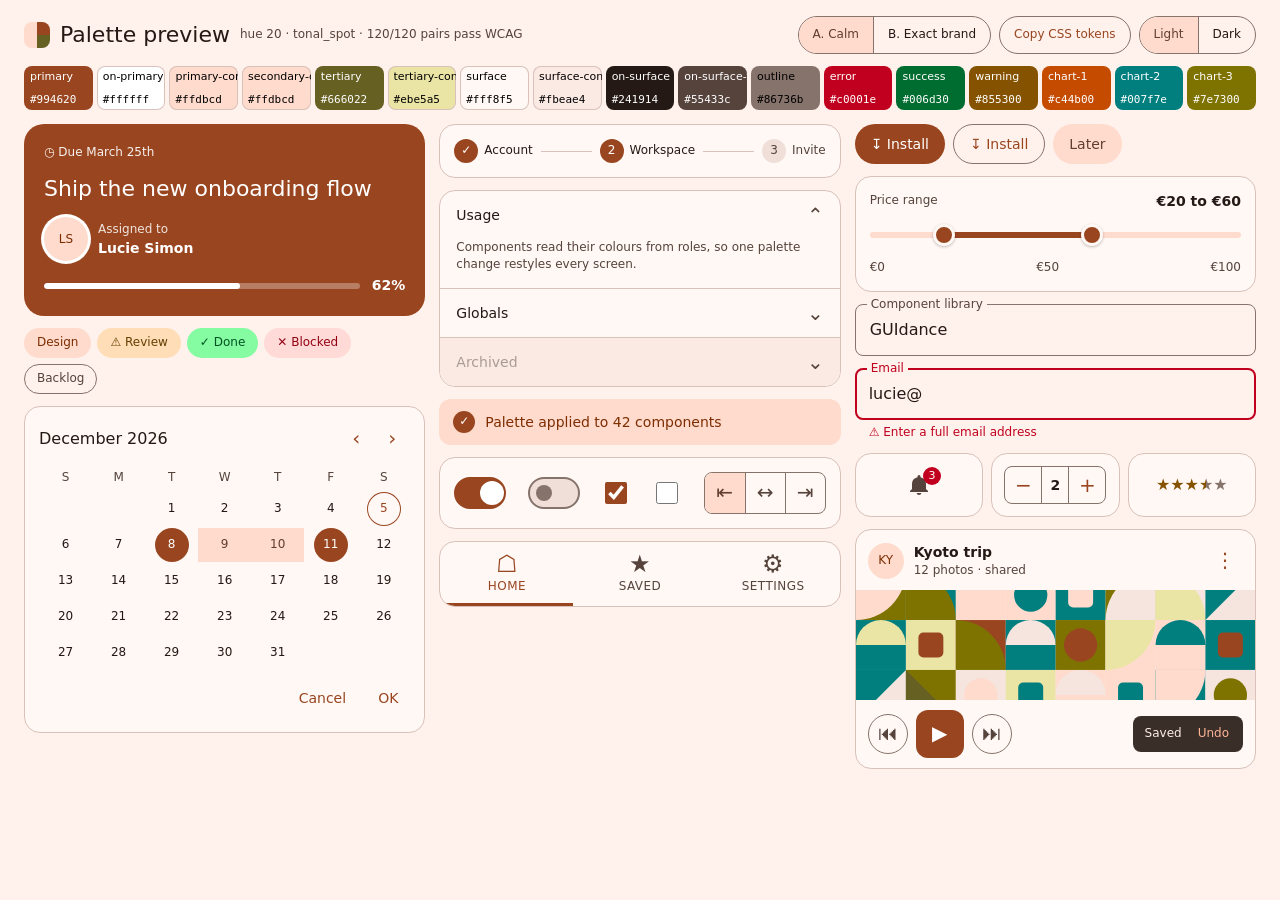
==== skills/guidance/assets/preview.html @ 5537fa66 "Add GUIdance: evidence-cited UI design skill for Claude - Skill with 6 commands: setup, build, audit" ====
<!doctype html>
<html lang="en">
<head>
<meta charset="utf-8">
<meta name="viewport" content="width=device-width,initial-scale=1">
<title>Palette preview</title>
<style>
*{box-sizing:border-box;margin:0}
html,body{background:var(--surface-container-low)}
body{font:14px/1.45 system-ui,-apple-system,"Segoe UI",Roboto,sans-serif;color:var(--on-surface);padding:16px 24px 24px;transition:background .2s,color .2s}
button{font:inherit;cursor:pointer;color:inherit}
:focus-visible{outline:2px solid var(--primary);outline-offset:2px}
.bar{display:flex;justify-content:space-between;align-items:center;gap:12px;flex-wrap:wrap}
.title{display:flex;align-items:center;gap:10px;flex-wrap:wrap}
.title h1{font-size:22px;line-height:28px;font-weight:500}
.sub{font-size:12px;color:var(--on-surface-variant)}
.logo{width:26px;height:26px;border-radius:8px;background:conic-gradient(var(--primary) 0 25%,var(--tertiary) 0 50%,var(--primary-container) 0 75%,var(--secondary-container) 0)}
.ctrls{display:flex;gap:8px;flex-wrap:wrap}
.seg{display:inline-flex;border:1px solid var(--outline);border-radius:999px;overflow:hidden}
.seg button{border:0;background:transparent;padding:0 14px;min-height:36px;font-weight:500;font-size:12px}
.seg button+button{border-left:1px solid var(--outline)}
.seg button[aria-pressed=true]{background:var(--secondary-container);color:var(--on-secondary-container)}
.strip{display:grid;grid-template-columns:repeat(17,1fr);gap:4px;margin:12px 0 14px}
.sw{border:0;border-radius:8px;min-height:44px;padding:4px 6px;text-align:left;display:flex;flex-direction:column;justify-content:space-between;overflow:hidden}
.sw .n{font-size:11px;font-weight:500;line-height:1.2;white-space:nowrap;overflow:hidden;text-overflow:ellipsis}
.sw .h{font:11px ui-monospace,Menlo,monospace}
.sw.edge{box-shadow:inset 0 0 0 1px var(--outline-variant)}
.bento{display:grid;grid-template-columns:1fr 1fr 1fr;gap:14px;align-items:start}
.col{display:flex;flex-direction:column;gap:12px;min-width:0}
.card{background:var(--surface);border:1px solid var(--outline-variant);border-radius:16px;padding:14px;min-width:0}
.row{display:flex;gap:8px;align-items:center}.between{justify-content:space-between}.end{justify-content:flex-end}.grow{flex:1}
.lbl{font-size:12px;font-weight:500;color:var(--on-surface-variant)}
.av{width:36px;height:36px;border-radius:50%;display:grid;place-items:center;font-weight:500;font-size:12px;background:var(--primary-container);color:var(--on-primary-container);flex:none}
.icon{width:36px;height:36px;border-radius:50%;border:0;background:transparent;color:var(--primary);font-size:20px;display:inline-grid;place-items:center}
.icon.o{border:1px solid var(--outline);color:var(--on-surface-variant);font-size:20px;width:40px;height:40px}
/* hero */
.hero{background:var(--primary);color:var(--on-primary);border-radius:20px;padding:20px;display:flex;flex-direction:column;gap:14px}
.date{font-size:12px;font-weight:500;opacity:.92}
.hero h2{font-size:22px;line-height:28px;font-weight:500}
.who{display:flex;gap:10px;align-items:center}.who small{display:block;font-size:12px;opacity:.85}
.av.big{width:44px;height:44px;background:var(--primary-container);color:var(--on-primary-container);box-shadow:0 0 0 3px var(--on-primary)}
.prog{display:flex;align-items:center;gap:12px}
.prog .track{flex:1;height:6px;border-radius:999px;background:color-mix(in srgb,var(--on-primary) 30%,transparent);overflow:hidden}
.prog .track span{display:block;height:100%;background:var(--on-primary);border-radius:999px}
/* chips */
.chips{display:flex;flex-wrap:wrap;gap:6px}
.chip{display:inline-flex;align-items:center;gap:4px;border-radius:999px;padding:0 12px;min-height:30px;font-size:12px;font-weight:500;border:1px solid transparent}
.c-primary{background:var(--primary-container);color:var(--on-primary-container)}
.c-warn{background:var(--warning-container);color:var(--on-warning-container)}
.c-ok{background:var(--success-container);color:var(--on-success-container)}
.c-bad{background:var(--error-container);color:var(--on-error-container)}
.c-plain{border-color:var(--outline);color:var(--on-surface-variant)}
/* calendar */
.cal{display:flex;flex-direction:column;gap:8px}
.calhead{display:flex;justify-content:space-between;align-items:center}.calhead b{font-size:16px;font-weight:500}
.grid7{display:grid;grid-template-columns:repeat(7,1fr);text-align:center;gap:2px 0}
.grid7 .dh{font-size:12px;color:var(--on-surface-variant);font-weight:500;padding:4px 0}
.grid7 .d{border:0;background:transparent;width:34px;height:34px;border-radius:50%;justify-self:center;font-size:12px}
.grid7 .d.today{box-shadow:inset 0 0 0 1px var(--primary);color:var(--primary);font-weight:500}
.grid7 .d.sel{background:var(--primary);color:var(--on-primary);font-weight:500}
.grid7 .d.inr{background:var(--secondary-container);color:var(--on-secondary-container);border-radius:0;width:100%}
/* buttons */
.btn{border:0;border-radius:999px;padding:0 16px;min-height:40px;font-weight:500;white-space:nowrap}
.btn.filled{background:var(--primary);color:var(--on-primary)}
.btn.outlined{background:transparent;border:1px solid var(--outline);color:var(--primary)}
.btn.tonal{background:var(--secondary-container);color:var(--on-secondary-container)}
.btn.text{background:transparent;color:var(--primary);padding:0 12px}
.btn.inv{color:var(--inverse-primary);min-height:32px}
/* stepper */
.stepper{display:flex;align-items:center;gap:8px;font-size:12px;font-weight:500}
.st{display:flex;align-items:center;gap:6px;white-space:nowrap;color:var(--on-surface-variant)}
.st i{font-style:normal;width:24px;height:24px;border-radius:50%;display:grid;place-items:center;font-size:12px;background:var(--surface-container-highest);color:var(--on-surface-variant)}
.st.done,.st.on{color:var(--on-surface)}.st.done i,.st.on i{background:var(--primary);color:var(--on-primary)}
.ln{flex:1;height:1px;background:var(--outline-variant);min-width:12px}
/* accordion */
.acc{padding:0;overflow:hidden}
.ai+.ai{border-top:1px solid var(--outline-variant)}
.ah{width:100%;border:0;background:transparent;display:flex;justify-content:space-between;align-items:center;padding:0 16px;min-height:48px;font-weight:500;text-align:left}
.ah span{color:var(--on-surface-variant);font-size:20px;line-height:1}
.ai p{padding:0 16px 14px;color:var(--on-surface-variant);font-size:12px}
.ai.dis{background:var(--surface-container)}.ai.dis .ah{color:color-mix(in srgb,var(--on-surface) 38%,transparent);cursor:not-allowed}
/* alert */
.alert{background:var(--primary-container);color:var(--on-primary-container);border-radius:12px;padding:12px 14px;font-weight:500;display:flex;gap:10px;align-items:center}
.alert b{width:22px;height:22px;border-radius:50%;background:var(--primary);color:var(--on-primary);display:grid;place-items:center;font-size:12px}
/* toggles */
.toggles{display:flex;align-items:center;justify-content:space-between;gap:8px;flex-wrap:wrap}
.switch{display:inline-flex;cursor:pointer}
.switch input{position:absolute;opacity:0;width:1px;height:1px}
.switch .track{width:52px;height:32px;border-radius:999px;border:2px solid var(--outline);background:var(--surface-container-highest);position:relative;transition:background .2s}
.thumb{position:absolute;top:50%;left:6px;width:16px;height:16px;border-radius:50%;background:var(--outline);transform:translateY(-50%);transition:left .2s cubic-bezier(.2,0,0,1),width .2s,height .2s}
.switch input:checked+.track{background:var(--primary);border-color:var(--primary)}
.switch input:checked+.track .thumb{left:24px;width:24px;height:24px;background:var(--on-primary)}
.switch input:focus-visible+.track{outline:2px solid var(--primary);outline-offset:2px}
.cb{width:22px;height:22px;accent-color:var(--primary);margin:0 4px}
.tgl{display:inline-flex;border:1px solid var(--outline);border-radius:8px;overflow:hidden}
.tgl button{border:0;background:transparent;width:40px;height:40px;color:var(--on-surface-variant);font-size:20px}
.tgl button+button{border-left:1px solid var(--outline)}
.tgl button[aria-pressed=true]{background:var(--secondary-container);color:var(--on-secondary-container)}
/* icon tabs */
.itabs{display:grid;grid-template-columns:repeat(3,1fr);padding:0;overflow:hidden}
.itabs button{border:0;background:transparent;display:flex;flex-direction:column;align-items:center;gap:2px;padding:10px 0 8px;min-height:60px;font-size:12px;font-weight:500;letter-spacing:.04em;text-transform:uppercase;color:var(--on-surface-variant);border-bottom:3px solid transparent}
.itabs button span{font-size:24px;line-height:1}
.itabs button[aria-selected=true]{color:var(--primary);border-bottom-color:var(--primary)}
/* range */
.range{display:flex;flex-direction:column;gap:12px}
.rs{position:relative;height:24px}
.rs .rail,.rs .fill{position:absolute;top:50%;height:6px;transform:translateY(-50%);border-radius:999px}
.rs .rail{left:0;right:0;background:var(--secondary-container)}
.rs .fill{background:var(--primary)}
.knob{position:absolute;top:50%;width:22px;height:22px;border-radius:50%;background:var(--primary);border:3px solid var(--surface);transform:translate(-50%,-50%);box-shadow:0 1px 3px rgba(0,0,0,.25)}
.ticks{font-size:12px;color:var(--on-surface-variant)}
/* outlined fields */
.ofld{position:relative;display:flex;flex-direction:column;gap:4px}
.ofld span{position:absolute;top:-8px;left:12px;padding:0 4px;background:var(--surface-container-low);font-size:12px;font-weight:500;color:var(--on-surface-variant)}
.ofld input{font:inherit;font-size:16px;color:var(--on-surface);background:transparent;border:1px solid var(--outline);border-radius:8px;padding:0 14px;min-height:52px}
.ofld input:focus{outline:none;border:2px solid var(--primary);padding:0 12px}
.ofld:focus-within span{color:var(--primary)}
.ofld.err input{border:2px solid var(--error);padding:0 12px}.ofld.err span{color:var(--error)}
.ofld.err input:focus{border-width:3px;padding:0 11px}
.ofld small{color:var(--error);font-size:12px;font-weight:500;padding-left:14px}
/* minis */
.three{display:grid;grid-template-columns:repeat(3,1fr);gap:8px}
.mini{display:grid;place-items:center;min-height:64px;padding:8px}
.bell{position:relative;display:inline-grid;color:var(--on-surface-variant)}
.bell i{position:absolute;top:-6px;right:-10px;font-style:normal;min-width:18px;height:18px;padding:0 4px;border-radius:999px;background:var(--error);color:var(--on-error);font-size:11px;font-weight:500;display:grid;place-items:center}
.step{display:inline-flex;align-items:center;border:1px solid var(--outline);border-radius:8px;overflow:hidden}
.step button{border:0;background:transparent;width:36px;height:36px;color:var(--primary);font-size:20px}
.step b{min-width:28px;text-align:center;border-left:1px solid var(--outline);border-right:1px solid var(--outline);line-height:36px}
.stars{color:var(--warning);font-size:16px;letter-spacing:0;white-space:nowrap}
.stars .half{background:linear-gradient(90deg,var(--warning) 50%,var(--outline) 50%);-webkit-background-clip:text;background-clip:text;color:transparent}
.stars .off{color:var(--outline)}
/* media */
.media{padding:0;overflow:hidden}
.mh{display:flex;align-items:center;gap:10px;padding:12px 12px 10px}
.mh div{flex:1;display:flex;flex-direction:column}.mh small{font-size:12px;color:var(--on-surface-variant)}
.art{display:block;width:100%;height:110px;background:var(--surface-container)}
.ctrl{padding:10px 12px}
.play{width:48px;height:48px;border-radius:12px;border:0;background:var(--primary);color:var(--on-primary);font-size:20px}
.snack{background:var(--inverse-surface);color:var(--inverse-on-surface);border-radius:8px;padding:2px 2px 2px 12px;font-size:12px;display:flex;align-items:center;gap:4px}
.snack :focus-visible{outline-color:var(--inverse-primary)}
@media (max-width:1100px){.bento{grid-template-columns:1fr 1fr}.strip{grid-template-columns:repeat(9,1fr)}}
@media (max-width:720px){.bento{grid-template-columns:1fr}.strip{grid-template-columns:repeat(5,1fr)}}
@media (max-width:360px){.three{grid-template-columns:1fr 1fr}.three>:last-child{grid-column:span 2}.stepper{gap:4px}.stepper .ln{display:none}.stepper{justify-content:space-between}}
@media (prefers-reduced-motion:reduce){*{transition:none!important}}
.fails{margin-top:10px;background:var(--error-container);color:var(--on-error-container);border-radius:8px;padding:10px 12px;font-weight:500}
.copybtn{border:1px solid var(--outline);background:transparent;border-radius:999px;padding:0 14px;min-height:36px;font-weight:500;font-size:12px;color:var(--primary)}
</style>
</head>
<body>
<script id="guidance-config">
/* GUIdance palette preview. Edit ONLY this block.
   row:     HSL hue of the brand colour rounded to a multiple of 5 (0..355), or "grey".
   variant: "tonal_spot" | "neutral" | "vibrant" | "expressive" | "fidelity"
   brand:   with "fidelity", the exact brand hex to keep.
   The page computes every colour itself (same values as references/palettes/*.md)
   and checks 120 role pairs against WCAG. No network, nothing to install. */
const CONFIG = {
  title: "Palette preview",
  palettes: [
    { name: "Calm", row: 20, variant: "tonal_spot" },
    { name: "Exact brand", row: 20, variant: "fidelity", brand: "#e8590c" }
  ]
};
</script>

<header class="bar">
  <div class="title"><span class="logo" aria-hidden="true"></span><h1><span id="ttl"></span></h1><span class="sub" id="meta"></span></div>
  <div class="ctrls">
    <div class="seg" role="group" aria-label="Palette" id="pals"></div>
    <button type="button" class="copybtn" id="copy">Copy CSS tokens</button>
    <div class="seg" role="group" aria-label="Theme">
      <button type="button" data-theme-btn="light" aria-pressed="true">Light</button>
      <button type="button" data-theme-btn="dark" aria-pressed="false">Dark</button>
    </div>
  </div>
</header>
<div class="fails" id="fails" role="alert" hidden></div>
<div class="strip" id="swatches" aria-label="Colour roles"></div>

<main class="bento">
  <!-- column 1 -->
  <div class="col">
    <section class="hero" aria-label="Task card">
      <span class="date">&#9719; Due March 25th</span>
      <h2>Ship the new onboarding flow</h2>
      <div class="who"><span class="av big">LS</span><div><small>Assigned to</small><b>Lucie Simon</b></div></div>
      <div class="prog"><span class="track"><span style="width:62%"></span></span><b>62%</b></div>
    </section>
    <div class="chips">
      <span class="chip c-primary">Design</span><span class="chip c-warn">&#9888; Review</span><span class="chip c-ok">&#10003; Done</span><span class="chip c-bad">&#10005; Blocked</span><span class="chip c-plain">Backlog</span>
    </div>
    <section class="card cal" aria-label="Date picker">
      <div class="calhead"><b id="calmonth">Month</b><span><button class="icon" aria-label="Previous month">&#8249;</button><button class="icon" aria-label="Next month">&#8250;</button></span></div>
      <div class="grid7" id="calgrid"></div>
      <div class="row end"><button class="btn text">Cancel</button><button class="btn text">OK</button></div>
    </section>
  </div>

  <!-- column 2 -->
  <div class="col">
    <section class="card stepper" aria-label="Stepper">
      <span class="st done"><i>&#10003;</i>Account</span><span class="ln"></span>
      <span class="st on"><i>2</i>Workspace</span><span class="ln"></span>
      <span class="st"><i>3</i>Invite</span>
    </section>
    <section class="card acc" aria-label="Accordion">
      <div class="ai open"><button class="ah" aria-expanded="true">Usage <span>&#8963;</span></button><p>Components read their colours from roles, so one palette change restyles every screen.</p></div>
      <div class="ai"><button class="ah" aria-expanded="false">Globals <span>&#8964;</span></button></div>
      <div class="ai dis"><button class="ah" disabled>Archived <span>&#8964;</span></button></div>
    </section>
    <div class="alert"><b>&#10003;</b> Palette applied to 42 components</div>
    <section class="card toggles" aria-label="Toggles">
      <label class="switch"><input type="checkbox" checked role="switch" aria-label="On"><span class="track"><span class="thumb"></span></span></label>
      <label class="switch"><input type="checkbox" role="switch" aria-label="Off"><span class="track"><span class="thumb"></span></span></label>
      <input type="checkbox" class="cb" checked aria-label="Checked">
      <input type="checkbox" class="cb" aria-label="Unchecked">
      <span class="tgl" role="group" aria-label="Align"><button aria-pressed="true" aria-label="Left">&#8676;</button><button aria-pressed="false" aria-label="Center">&#8596;</button><button aria-pressed="false" aria-label="Right">&#8677;</button></span>
    </section>
    <section class="card itabs" role="tablist" aria-label="Icon tabs">
      <button role="tab" aria-selected="true"><span>&#9750;</span>Home</button>
      <button role="tab" aria-selected="false"><span>&#9733;</span>Saved</button>
      <button role="tab" aria-selected="false"><span>&#9881;</span>Settings</button>
    </section>
  </div>

  <!-- column 3 -->
  <div class="col">
    <div class="row">
      <button class="btn filled">&#8615; Install</button><button class="btn outlined">&#8615; Install</button><button class="btn tonal">Later</button>
    </div>
    <section class="card range" aria-label="Range slider">
      <div class="row between"><span class="lbl">Price range</span><b id="rangeval">&euro;20 to &euro;60</b></div>
      <div class="rs"><span class="rail"></span><span class="fill" style="left:20%;right:40%"></span><span class="knob" style="left:20%"></span><span class="knob" style="left:60%"></span></div>
      <div class="row between ticks"><span>&euro;0</span><span>&euro;50</span><span>&euro;100</span></div>
    </section>
    <label class="ofld"><span>Component library</span><input value="GUIdance"></label>
    <label class="ofld err"><span>Email</span><input value="lucie@" aria-invalid="true"><small>&#9888; Enter a full email address</small></label>
    <div class="row three">
      <section class="card mini"><span class="bell" aria-label="3 notifications"><svg viewBox="0 0 24 24" width="24" height="24" aria-hidden="true"><path fill="currentColor" d="M12 22a2.5 2.5 0 0 0 2.45-2h-4.9A2.5 2.5 0 0 0 12 22Zm7-6V11a7 7 0 0 0-5.5-6.84V3.5a1.5 1.5 0 0 0-3 0v.66A7 7 0 0 0 5 11v5l-2 2v1h18v-1l-2-2Z"/></svg><i>3</i></span></section>
      <section class="card mini"><span class="step"><button aria-label="Decrease">&minus;</button><b>2</b><button aria-label="Increase">+</button></span></section>
      <section class="card mini"><span class="stars" aria-label="3.5 out of 5">&#9733;&#9733;&#9733;<span class="half">&#9733;</span><span class="off">&#9733;</span></span></section>
    </div>
    <section class="card media" aria-label="Media card">
      <div class="mh"><span class="av">KY</span><div><b>Kyoto trip</b><small>12 photos &middot; shared</small></div><button class="icon" aria-label="More">&#8942;</button></div>
      <svg class="art" id="pattern" viewBox="0 0 320 120" preserveAspectRatio="xMidYMid slice" aria-hidden="true"></svg>
      <div class="row ctrl"><button class="icon o" aria-label="Previous">&#9198;</button><button class="play" aria-label="Play">&#9654;</button><button class="icon o" aria-label="Next">&#9197;</button><span class="grow"></span><span class="snack">Saved <button class="btn text inv">Undo</button></span></div>
    </section>
  </div>
</main>

<script>
/* GUIdance palette engine (browser). Same algorithm as tools/palette.py and the
   precomputed tables: Material 3 role tones, tone = CIE L*, hue/chroma in OKLCH. */
const GD = (() => {
  const WHITE = [0.95047, 1.0, 1.08883];
  const toLin = c => (c <= 0.04045 ? c / 12.92 : ((c + 0.055) / 1.055) ** 2.4);
  const toSrgb = c => (c <= 0.0031308 ? 12.92 * c : 1.055 * c ** (1 / 2.4) - 0.055);
  const hexToRgb = h => { h = h.replace('#', ''); if (h.length === 3) h = [...h].map(c => c + c).join(''); return [0, 2, 4].map(i => parseInt(h.slice(i, i + 2), 16) / 255); };
  // Python's round() is round-half-even; match it so hex values agree with the tables.
  const pyRound = x => { const f = Math.floor(x), d = x - f; if (d > 0.5) return f + 1; if (d < 0.5) return f; return f % 2 === 0 ? f : f + 1; };
  const rgbToHex = rgb => '#' + rgb.map(c => Math.max(0, Math.min(255, pyRound(c * 255))).toString(16).padStart(2, '0')).join('');
  const f = t => (t > 216 / 24389 ? Math.cbrt(t) : (24389 / 27 * t + 16) / 116);
  const xyz = rgb => { const [r, g, b] = rgb.map(toLin); return [0.4124564 * r + 0.3575761 * g + 0.1804375 * b, 0.2126729 * r + 0.7151522 * g + 0.0721750 * b, 0.0193339 * r + 0.1191920 * g + 0.9503041 * b]; };
  const lstar = rgb => 116 * f(xyz(rgb)[1] / WHITE[1]) - 16;
  const cbrt = v => Math.sign(v) * Math.abs(v) ** (1 / 3);
  function linToOklab(r, g, b) {
    let l = 0.4122214708 * r + 0.5363325363 * g + 0.0514459929 * b, m = 0.2119034982 * r + 0.6806995451 * g + 0.1073969566 * b, s = 0.0883024619 * r + 0.2817188376 * g + 0.6299787005 * b;
    l = cbrt(l); m = cbrt(m); s = cbrt(s);
    return [0.2104542553 * l + 0.7936177850 * m - 0.0040720468 * s, 1.9779984951 * l - 2.4285922050 * m + 0.4505937099 * s, 0.0259040371 * l + 0.7827717662 * m - 0.8086757660 * s];
  }
  function oklabToLin(L, a, b) {
    const l = (L + 0.3963377774 * a + 0.2158037573 * b) ** 3, m = (L - 0.1055613458 * a - 0.0638541728 * b) ** 3, s = (L - 0.0894841775 * a - 1.2914855480 * b) ** 3;
    return [4.0767416621 * l - 3.3077115913 * m + 0.2309699292 * s, -1.2684380046 * l + 2.6097574011 * m - 0.3413193965 * s, -0.0041960863 * l - 0.7034186147 * m + 1.7076147010 * s];
  }
  const oklch = rgb => { const [L, a, b] = linToOklab(...rgb.map(toLin)); return [L, Math.hypot(a, b), ((Math.atan2(b, a) * 180 / Math.PI) % 360 + 360) % 360]; };
  const K = 0.0034;
  function okAtTone(okc, hue, tone) {
    const a = okc * Math.cos(hue * Math.PI / 180), b = okc * Math.sin(hue * Math.PI / 180);
    let lo = 0, hi = 1;
    for (let i = 0; i < 40; i++) {
      const mid = (lo + hi) / 2, [r, g, bl] = oklabToLin(mid, a, b);
      const y = 0.2126729 * r + 0.7151522 * g + 0.0721750 * bl;
      if (116 * f(Math.max(y, 0)) - 16 < tone) lo = mid; else hi = mid;
    }
    return [(lo + hi) / 2, a, b];
  }
  function toneColor(hue, chroma, tone) {
    if (tone <= 0) return '#000000';
    if (tone >= 100) return '#ffffff';
    const at = c => { const [L, a, b] = okAtTone(c, hue, tone); return oklabToLin(L, a, b); };
    const ok = c => at(c).every(v => v >= -1e-7 && v <= 1 + 1e-7);
    const target = chroma * K;
    let lo = 0, hi = target;
    if (ok(hi)) lo = hi; else for (let i = 0; i < 30; i++) { const mid = (lo + hi) / 2; if (ok(mid)) lo = mid; else hi = mid; }
    return rgbToHex(at(lo).map(v => toSrgb(Math.max(0, Math.min(1, v)))));
  }
  const lum = hex => { const [r, g, b] = hexToRgb(hex).map(toLin); return 0.2126 * r + 0.7152 * g + 0.0722 * b; };
  const contrast = (a, b) => { const x = lum(a), y = lum(b); return (Math.max(x, y) + 0.05) / (Math.min(x, y) + 0.05); };
  const rot = (h, br, rs) => { for (let i = 0; i < br.length - 1; i++) if (br[i] <= h && h < br[i + 1]) return (h + rs[i]) % 360; return h; };
  function palettesFor(hue, v) {
    let p;
    if (v === 'tonal_spot' || v === 'fidelity') p = { primary: [hue, 36], secondary: [hue, 16], tertiary: [(hue + 60) % 360, 24], neutral: [hue, 6], neutral_variant: [hue, 8] };
    else if (v === 'neutral') p = { primary: [hue, 12], secondary: [hue, 8], tertiary: [hue, 16], neutral: [hue, 2], neutral_variant: [hue, 2] };
    else if (v === 'vibrant') { const b = [0, 41, 61, 101, 131, 181, 251, 301, 360]; p = { primary: [hue, 200], secondary: [rot(hue, b, [18, 15, 10, 12, 15, 18, 15, 12, 12]), 24], tertiary: [rot(hue, b, [35, 30, 20, 25, 30, 35, 30, 25, 25]), 32], neutral: [hue, 10], neutral_variant: [hue, 12] }; }
    else if (v === 'expressive') { const b = [0, 21, 51, 121, 151, 191, 271, 321, 360]; p = { primary: [(hue + 240) % 360, 40], secondary: [rot(hue, b, [45, 95, 45, 20, 45, 90, 45, 45, 45]), 24], tertiary: [rot(hue, b, [120, 120, 20, 45, 20, 15, 20, 120, 120]), 32], neutral: [(hue + 15) % 360, 8], neutral_variant: [(hue + 15) % 360, 12] }; }
    else if (v === 'grey') p = { primary: [250, 0], secondary: [250, 0], tertiary: [250, 0], neutral: [250, 0], neutral_variant: [250, 0] };
    else throw new Error('unknown variant ' + v);
    p.error = [25, 84]; p.success = [150, 48]; p.warning = [70, 60];
    return p;
  }
  const ROLES = {
    'primary': ['primary', 40, 80], 'on-primary': ['primary', 100, 20], 'primary-container': ['primary', 90, 30], 'on-primary-container': ['primary', 30, 90],
    'secondary': ['secondary', 40, 80], 'on-secondary': ['secondary', 100, 20], 'secondary-container': ['secondary', 90, 30], 'on-secondary-container': ['secondary', 30, 90],
    'tertiary': ['tertiary', 40, 80], 'on-tertiary': ['tertiary', 100, 20], 'tertiary-container': ['tertiary', 90, 30], 'on-tertiary-container': ['tertiary', 30, 90],
    'error': ['error', 40, 80], 'on-error': ['error', 100, 20], 'error-container': ['error', 90, 30], 'on-error-container': ['error', 30, 90],
    'success': ['success', 40, 80], 'on-success': ['success', 100, 20], 'success-container': ['success', 90, 30], 'on-success-container': ['success', 30, 90],
    'warning': ['warning', 40, 80], 'on-warning': ['warning', 100, 20], 'warning-container': ['warning', 90, 30], 'on-warning-container': ['warning', 30, 90],
    'surface': ['neutral', 98, 6], 'surface-container-lowest': ['neutral', 100, 4], 'surface-container-low': ['neutral', 96, 10], 'surface-container': ['neutral', 94, 12],
    'surface-container-high': ['neutral', 92, 17], 'surface-container-highest': ['neutral', 90, 22], 'on-surface': ['neutral', 10, 90], 'on-surface-variant': ['neutral_variant', 30, 80],
    'outline': ['neutral_variant', 50, 60], 'outline-variant': ['neutral_variant', 80, 30], 'inverse-surface': ['neutral', 20, 90], 'inverse-on-surface': ['neutral', 95, 20], 'inverse-primary': ['primary', 80, 40],
  };
  const SURFACES = ['surface', 'surface-container-lowest', 'surface-container-low', 'surface-container', 'surface-container-high', 'surface-container-highest'];
  function hslSeed(h) {   // row seed: hsl(h, 75%, 45%), same as the tables
    const s = 0.75, l = 0.45, c = (1 - Math.abs(2 * l - 1)) * s, x = c * (1 - Math.abs((h / 60) % 2 - 1)), m = l - c / 2;
    const [r, g, b] = h < 60 ? [c, x, 0] : h < 120 ? [x, c, 0] : h < 180 ? [0, c, x] : h < 240 ? [0, x, c] : h < 300 ? [x, 0, c] : [c, 0, x];
    return rgbToHex([r + m, g + m, b + m]);
  }
  // row: HSL hue multiple of 5, or 'grey'. brand: optional exact brand hex (fidelity).
  function build({ row, variant = 'tonal_spot', brand = null }) {
    const isGrey = row === 'grey';
    const seed = isGrey ? '#666666' : hslSeed(+row);
    const [, okc, H] = oklch(hexToRgb(seed));
    const pal = palettesFor(isGrey ? 250 : H, isGrey ? 'grey' : (variant === 'fidelity' ? 'tonal_spot' : variant));
    if (variant === 'vibrant' && !isGrey) pal.primary = [H, Math.max(okc / K, 60)];
    const out = { light: {}, dark: {} };
    for (const [role, [p, lt, dt]] of Object.entries(ROLES)) { const [h, c] = pal[p]; out.light[role] = toneColor(h, c, lt); out.dark[role] = toneColor(h, c, dt); }
    const ch = [0, 150, 60, 250, 310].map(s => ((isGrey ? 250 : pal.primary[0]) + s) % 360);
    ch.forEach((h, i) => { out.light['chart-' + (i + 1)] = toneColor(h, 60, 48); out.dark['chart-' + (i + 1)] = toneColor(h, 50, 72); });
    if (brand) {
      brand = brand.toLowerCase();
      const on = contrast(brand, '#ffffff') >= contrast(brand, '#000000') ? '#ffffff' : '#000000';
      const asPrimary = Math.min(...SURFACES.map(s => contrast(brand, out.light[s]))) >= 4.5 && contrast(on, brand) >= 4.5;
      if (asPrimary) { out.light.primary = brand; out.light['on-primary'] = on; } else { out.light['primary-container'] = brand; out.light['on-primary-container'] = on; }
      out.brandRole = asPrimary ? 'primary' : 'primary-container';
    }
    const d = (a, b) => { const x = Math.abs(a - b) % 360; return Math.min(x, 360 - x); };
    out.notes = isGrey ? [] : ['error', 'success', 'warning'].filter(r => d(pal.primary[0], pal[r][0]) < 30 && pal.primary[1] >= 12)
      .map(r => `primary hue is close to ${r}: ${r} states need an icon and a word, never colour alone`);
    out.checks = checks(out);
    return out;
  }
  function checks(s) {
    const pairs = [];
    for (const sf of SURFACES) pairs.push(['on-surface', sf, 4.5], ['on-surface-variant', sf, 4.5], ['primary', sf, 3], ['outline', sf, 3], ['error', sf, 4.5]);
    pairs.push(['primary', 'surface', 4.5]);
    for (const g of ['primary', 'secondary', 'tertiary', 'error', 'success', 'warning']) pairs.push(['on-' + g, g, 4.5], [`on-${g}-container`, `${g}-container`, 4.5]);
    pairs.push(['inverse-on-surface', 'inverse-surface', 4.5], ['inverse-primary', 'inverse-surface', 3]);
    for (let i = 1; i <= 5; i++) for (const sf of ['surface', 'surface-container-low', 'surface-container-lowest']) pairs.push(['chart-' + i, sf, 3]);
    const res = [];
    for (const t of ['light', 'dark']) for (const [fg, bg, need] of pairs) { const r = contrast(s[t][fg], s[t][bg]); res.push({ theme: t, fg, bg, need, ratio: Math.round(r * 100) / 100, pass: r >= need }); }
    return res;
  }
  return { build, contrast, hslSeed };
})();

</script>
<script>
document.title = CONFIG.title; document.getElementById('ttl').textContent = CONFIG.title;

const PALETTES = CONFIG.palettes.map(c => {
  const b = GD.build(c);
  const failed = b.checks.filter(x => !x.pass);
  return { name: c.name, variant: c.variant + (c.brand ? '' : ''), seed: { hex: c.brand || (c.row === 'grey' ? 'grey' : 'hue ' + c.row) },
           light: b.light, dark: b.dark, checks: { total: b.checks.length, failed }, notes: b.notes, fidelity_role: b.brandRole };
});
const SWATCHES = ["primary", "on-primary", "primary-container", "secondary-container", "tertiary", "tertiary-container", "surface", "surface-container", "on-surface", "on-surface-variant", "outline", "error", "success", "warning", "chart-1", "chart-2", "chart-3"];
let cur = 0, theme = 'light';
const root = document.documentElement;
function lum(h) { const c = [1,3,5].map(i => parseInt(h.slice(i, i+2), 16) / 255).map(x => x <= .04045 ? x/12.92 : ((x+.055)/1.055) ** 2.4); return .2126*c[0] + .7152*c[1] + .0722*c[2]; }
function cr(a, b) { const x = lum(a), y = lum(b); return (Math.max(x, y) + .05) / (Math.min(x, y) + .05); }

function apply() {
  const p = PALETTES[cur], s = p[theme];
  for (const [k, v] of Object.entries(s)) root.style.setProperty('--' + k, v);
  root.style.colorScheme = theme;
  document.querySelectorAll('[data-pal]').forEach(b => b.setAttribute('aria-pressed', String(+b.dataset.pal === cur)));
  document.querySelectorAll('[data-theme-btn]').forEach(b => b.setAttribute('aria-pressed', String(b.dataset.themeBtn === theme)));
  const total = p.checks ? p.checks.total : 0, failed = p.checks ? p.checks.failed.length : 0;
  document.getElementById('meta').textContent = `${p.seed.hex} · ${p.variant}` +
    (p.fidelity_role ? ` · exact brand as ${p.fidelity_role}` : '') +
    (total ? ` · ${total - failed}/${total} pairs pass WCAG` : '');
  strip(s); pattern(p.name + p.variant);
  const warn = document.getElementById('fails');
  warn.hidden = !p.checks.failed.length;
  warn.textContent = p.checks.failed.length ? 'Contrast failures: ' + p.checks.failed.map(x => `${x.theme} ${x.fg} on ${x.bg} ${x.ratio}:1 (need ${x.need})`).join('; ') : '';
}
function tokensCss(p) {
  const blk = (s, ind) => Object.entries(s).map(([k, v]) => `${ind}--color-${k}: ${v};`).join('\n');
  return `:root {\n  color-scheme: light dark;\n${blk(p.light, '  ')}\n}\n@media (prefers-color-scheme: dark) {\n  :root:not([data-theme="light"]) {\n${blk(p.dark, '    ')}\n  }\n}\n[data-theme="dark"] {\n${blk(p.dark, '  ')}\n}\n`;
}
document.getElementById('copy').onclick = e => { navigator.clipboard && navigator.clipboard.writeText(tokensCss(PALETTES[cur])); e.target.textContent = 'Copied'; setTimeout(() => e.target.textContent = 'Copy CSS tokens', 1200); };

function strip(s) {
  const el = document.getElementById('swatches'); el.innerHTML = '';
  for (const r of SWATCHES) {
    if (!s[r]) continue;
    const b = document.createElement('button'); b.type = 'button'; b.className = 'sw';
    b.style.background = s[r];
    const txt = cr('#000000', s[r]) >= cr('#ffffff', s[r]) ? '#000000' : '#ffffff';
    b.style.color = txt;
    if (cr(s[r], s['surface-container-low']) < 1.3) b.classList.add('edge');
    b.innerHTML = `<span class="n">${r}</span><span class="h">${s[r]}</span>`;
    b.title = r + ' ' + s[r] + ' (click to copy)';
    b.onclick = () => { navigator.clipboard && navigator.clipboard.writeText(s[r]); const h = b.querySelector('.h'); h.textContent = 'copied'; setTimeout(() => h.textContent = s[r], 900); };
    el.append(b);
  }
}

function rng(seed) { let x = [...seed].reduce((a, ch) => (a * 31 + ch.charCodeAt(0)) % 2147483647, 7) || 1; return () => (x = (x * 1103515245 + 12345) % 2147483648) / 2147483648; }
function pattern(seedHex) {
  const svg = document.getElementById('pattern'); if (!svg) return;
  const r = rng(seedHex), S = 40, cols = 8, rows = 3;
  const fills = ['var(--primary)', 'var(--tertiary)', 'var(--primary-container)', 'var(--secondary-container)',
                 'var(--tertiary-container)', 'var(--chart-2)', 'var(--chart-3)', 'var(--surface-container-high)'];
  const pick = () => fills[Math.floor(r() * fills.length)];
  let out = '';
  for (let y = 0; y < rows; y++) for (let x = 0; x < cols; x++) {
    const X = x * S, Y = y * S, bg = pick(); let fg = pick(); if (fg === bg) fg = fills[(fills.indexOf(bg) + 3) % fills.length];
    out += `<rect x="${X}" y="${Y}" width="${S}" height="${S}" fill="${bg}"/>`;
    const t = Math.floor(r() * 5), c = Math.floor(r() * 4);
    if (t === 0) out += `<path d="M${X + (c % 2) * S} ${Y + (c > 1 ? S : 0)} m0 0 ${c % 2 ? 'h' + -S : 'h' + S} a${S} ${S} 0 0 ${c === 1 || c === 2 ? 0 : 1} ${c % 2 ? S : -S} ${c > 1 ? -S : S} z" fill="${fg}"/>`;
    else if (t === 1) out += `<circle cx="${X + S/2}" cy="${Y + S/2}" r="${S/3}" fill="${fg}"/>`;
    else if (t === 2) out += `<path d="M${X} ${Y + S} L${X + S} ${Y + S} L${X + (c % 2 ? S : 0)} ${Y} Z" fill="${fg}"/>`;
    else if (t === 3) out += `<path d="M${X} ${Y + S/2} A${S/2} ${S/2} 0 0 1 ${X + S} ${Y + S/2} Z" fill="${fg}"/>`;
    else out += `<rect x="${X + S/4}" y="${Y + S/4}" width="${S/2}" height="${S/2}" rx="4" fill="${fg}"/>`;
  }
  svg.innerHTML = out;
}

function calendar() {
  const now = new Date(), y = now.getFullYear(), m = now.getMonth(), today = now.getDate();
  document.getElementById('calmonth').textContent = now.toLocaleString('en', { month: 'long', year: 'numeric' });
  const g = document.getElementById('calgrid');
  g.innerHTML = ['S', 'M', 'T', 'W', 'T', 'F', 'S'].map(d => `<span class="dh">${d}</span>`).join('');
  const first = new Date(y, m, 1).getDay(), days = new Date(y, m + 1, 0).getDate();
  const a = Math.min(today + 3, days - 3), b = Math.min(a + 3, days);
  for (let i = 0; i < first; i++) g.insertAdjacentHTML('beforeend', '<span></span>');
  for (let d = 1; d <= days; d++) {
    const cls = d === a || d === b ? 'sel' : (d > a && d < b ? 'inr' : (d === today ? 'today' : ''));
    g.insertAdjacentHTML('beforeend', `<button class="d ${cls}" aria-label="Day ${d}">${d}</button>`);
  }
}

const pals = document.getElementById('pals');
PALETTES.forEach((p, i) => {
  const b = document.createElement('button'); b.type = 'button'; b.dataset.pal = i;
  b.textContent = String.fromCharCode(65 + i) + '. ' + p.name; b.onclick = () => { cur = i; apply(); }; pals.append(b);
});
document.querySelectorAll('[data-theme-btn]').forEach(b => b.onclick = () => { theme = b.dataset.themeBtn; apply(); });
document.querySelectorAll('[role=tablist]').forEach(l => l.querySelectorAll('[role=tab]').forEach(t => t.onclick = () => l.querySelectorAll('[role=tab]').forEach(o => o.setAttribute('aria-selected', String(o === t)))));
document.querySelectorAll('.tgl button').forEach(t => t.onclick = () => t.parentElement.querySelectorAll('button').forEach(o => o.setAttribute('aria-pressed', String(o === t))));
document.querySelectorAll('.ah:not([disabled])').forEach(h => h.onclick = () => { const it = h.parentElement, open = it.classList.toggle('open'); h.setAttribute('aria-expanded', String(open)); let p = it.querySelector('p'); if (open && !p) { p = document.createElement('p'); p.textContent = 'Shared tokens: spacing, radius, type scale and motion, set once for the whole app.'; it.append(p); } if (p) p.hidden = !open; h.querySelector('span').innerHTML = open ? '&#8963;' : '&#8964;'; });
const st = document.querySelector('.step b');
document.querySelectorAll('.step button').forEach((b, i) => b.onclick = () => { st.textContent = Math.max(0, +st.textContent + (i ? 1 : -1)); });
calendar();
const h = new URLSearchParams(location.hash.slice(1));
cur = Math.min(+(h.get('p') || 0), PALETTES.length - 1); theme = h.get('t') === 'dark' ? 'dark' : 'light';
apply();

</script>
</body>
</html>
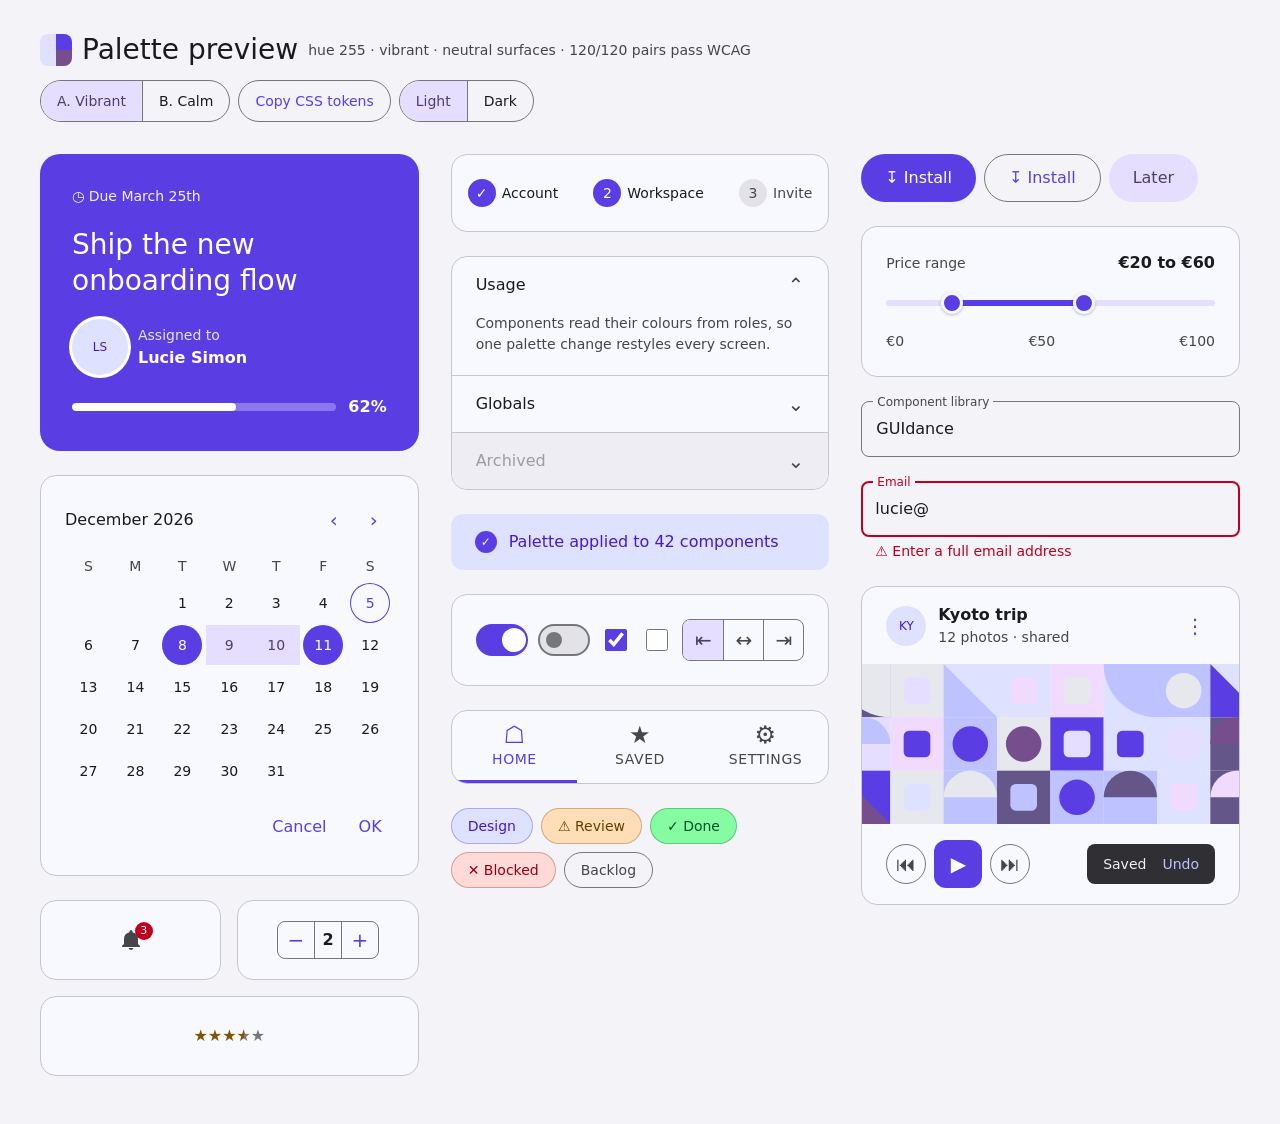
==== commit 9e4882bc: "Neutral surfaces, two-tone palettes and MUI-style preview - Palettes take backgrounds, text greys an" ====
--- a/skills/guidance/assets/preview.html
+++ b/skills/guidance/assets/preview.html
@@ -7,80 +7,76 @@
 <style>
 *{box-sizing:border-box;margin:0}
 html,body{background:var(--surface-container-low)}
-body{font:14px/1.45 system-ui,-apple-system,"Segoe UI",Roboto,sans-serif;color:var(--on-surface);padding:16px 24px 24px;transition:background .2s,color .2s}
+body{font:16px/1.5 system-ui,-apple-system,"Segoe UI",Roboto,sans-serif;color:var(--on-surface);padding:32px 40px 48px;transition:background .2s,color .2s}
 button{font:inherit;cursor:pointer;color:inherit}
 :focus-visible{outline:2px solid var(--primary);outline-offset:2px}
-.bar{display:flex;justify-content:space-between;align-items:center;gap:12px;flex-wrap:wrap}
+.bar{display:flex;justify-content:space-between;align-items:center;gap:12px;flex-wrap:wrap;margin-bottom:32px}
 .title{display:flex;align-items:center;gap:10px;flex-wrap:wrap}
-.title h1{font-size:22px;line-height:28px;font-weight:500}
-.sub{font-size:12px;color:var(--on-surface-variant)}
-.logo{width:26px;height:26px;border-radius:8px;background:conic-gradient(var(--primary) 0 25%,var(--tertiary) 0 50%,var(--primary-container) 0 75%,var(--secondary-container) 0)}
+.title h1{font-size:28px;line-height:36px;font-weight:500}
+.sub{font-size:14px;color:var(--on-surface-variant)}
+.logo{width:32px;height:32px;border-radius:8px;background:conic-gradient(var(--primary) 0 25%,var(--tertiary) 0 50%,var(--primary-container) 0 75%,var(--secondary-container) 0)}
 .ctrls{display:flex;gap:8px;flex-wrap:wrap}
 .seg{display:inline-flex;border:1px solid var(--outline);border-radius:999px;overflow:hidden}
-.seg button{border:0;background:transparent;padding:0 14px;min-height:36px;font-weight:500;font-size:12px}
+.seg button{border:0;background:transparent;padding:0 16px;min-height:40px;font-weight:500;font-size:14px}
 .seg button+button{border-left:1px solid var(--outline)}
 .seg button[aria-pressed=true]{background:var(--secondary-container);color:var(--on-secondary-container)}
-.strip{display:grid;grid-template-columns:repeat(17,1fr);gap:4px;margin:12px 0 14px}
-.sw{border:0;border-radius:8px;min-height:44px;padding:4px 6px;text-align:left;display:flex;flex-direction:column;justify-content:space-between;overflow:hidden}
-.sw .n{font-size:11px;font-weight:500;line-height:1.2;white-space:nowrap;overflow:hidden;text-overflow:ellipsis}
-.sw .h{font:11px ui-monospace,Menlo,monospace}
-.sw.edge{box-shadow:inset 0 0 0 1px var(--outline-variant)}
-.bento{display:grid;grid-template-columns:1fr 1fr 1fr;gap:14px;align-items:start}
-.col{display:flex;flex-direction:column;gap:12px;min-width:0}
-.card{background:var(--surface);border:1px solid var(--outline-variant);border-radius:16px;padding:14px;min-width:0}
+ .bento{display:grid;grid-template-columns:1fr 1fr 1fr;gap:32px;align-items:start}
+.col{display:flex;flex-direction:column;gap:24px;min-width:0}
+.card{background:var(--surface);border:1px solid var(--outline-variant);border-radius:16px;padding:24px;min-width:0}
 .row{display:flex;gap:8px;align-items:center}.between{justify-content:space-between}.end{justify-content:flex-end}.grow{flex:1}
-.lbl{font-size:12px;font-weight:500;color:var(--on-surface-variant)}
-.av{width:36px;height:36px;border-radius:50%;display:grid;place-items:center;font-weight:500;font-size:12px;background:var(--primary-container);color:var(--on-primary-container);flex:none}
-.icon{width:36px;height:36px;border-radius:50%;border:0;background:transparent;color:var(--primary);font-size:20px;display:inline-grid;place-items:center}
+.lbl{font-size:14px;font-weight:500;color:var(--on-surface-variant)}
+.av{width:40px;height:40px;border-radius:50%;display:grid;place-items:center;font-weight:500;font-size:12px;background:var(--primary-container);color:var(--on-primary-container);flex:none}
+.icon{width:40px;height:40px;border-radius:50%;border:0;background:transparent;color:var(--primary);font-size:20px;display:inline-grid;place-items:center}
 .icon.o{border:1px solid var(--outline);color:var(--on-surface-variant);font-size:20px;width:40px;height:40px}
 /* hero */
-.hero{background:var(--primary);color:var(--on-primary);border-radius:20px;padding:20px;display:flex;flex-direction:column;gap:14px}
-.date{font-size:12px;font-weight:500;opacity:.92}
-.hero h2{font-size:22px;line-height:28px;font-weight:500}
-.who{display:flex;gap:10px;align-items:center}.who small{display:block;font-size:12px;opacity:.85}
-.av.big{width:44px;height:44px;background:var(--primary-container);color:var(--on-primary-container);box-shadow:0 0 0 3px var(--on-primary)}
+.hero{background:var(--primary);color:var(--on-primary);border-radius:20px;padding:32px;display:flex;flex-direction:column;gap:20px}
+.date{font-size:14px;font-weight:500;opacity:.92}
+.hero h2{font-size:28px;line-height:36px;font-weight:500}
+.who{display:flex;gap:10px;align-items:center}.who small{display:block;font-size:14px;opacity:.85}
+.av.big{width:56px;height:56px;background:var(--primary-container);color:var(--on-primary-container);box-shadow:0 0 0 3px var(--on-primary)}
 .prog{display:flex;align-items:center;gap:12px}
-.prog .track{flex:1;height:6px;border-radius:999px;background:color-mix(in srgb,var(--on-primary) 30%,transparent);overflow:hidden}
+.prog .track{flex:1;height:8px;border-radius:999px;background:color-mix(in srgb,var(--on-primary) 30%,transparent);overflow:hidden}
 .prog .track span{display:block;height:100%;background:var(--on-primary);border-radius:999px}
 /* chips */
-.chips{display:flex;flex-wrap:wrap;gap:6px}
-.chip{display:inline-flex;align-items:center;gap:4px;border-radius:999px;padding:0 12px;min-height:30px;font-size:12px;font-weight:500;border:1px solid transparent}
+.chips{display:flex;flex-wrap:wrap;gap:8px}
+.chip{display:inline-flex;align-items:center;gap:4px;border-radius:999px;padding:0 16px;min-height:36px;font-size:14px;font-weight:500;border:1px solid transparent}
 .c-primary{background:var(--primary-container);color:var(--on-primary-container)}
+.c-primary,.c-warn,.c-ok,.c-bad{border-color:color-mix(in srgb,currentColor 30%,transparent)}
 .c-warn{background:var(--warning-container);color:var(--on-warning-container)}
 .c-ok{background:var(--success-container);color:var(--on-success-container)}
 .c-bad{background:var(--error-container);color:var(--on-error-container)}
 .c-plain{border-color:var(--outline);color:var(--on-surface-variant)}
 /* calendar */
-.cal{display:flex;flex-direction:column;gap:8px}
+.cal{display:flex;flex-direction:column;gap:12px}
 .calhead{display:flex;justify-content:space-between;align-items:center}.calhead b{font-size:16px;font-weight:500}
 .grid7{display:grid;grid-template-columns:repeat(7,1fr);text-align:center;gap:2px 0}
-.grid7 .dh{font-size:12px;color:var(--on-surface-variant);font-weight:500;padding:4px 0}
-.grid7 .d{border:0;background:transparent;width:34px;height:34px;border-radius:50%;justify-self:center;font-size:12px}
+.grid7 .dh{font-size:14px;color:var(--on-surface-variant);font-weight:500;padding:4px 0}
+.grid7 .d{border:0;background:transparent;width:40px;height:40px;border-radius:50%;justify-self:center;font-size:14px}
 .grid7 .d.today{box-shadow:inset 0 0 0 1px var(--primary);color:var(--primary);font-weight:500}
 .grid7 .d.sel{background:var(--primary);color:var(--on-primary);font-weight:500}
 .grid7 .d.inr{background:var(--secondary-container);color:var(--on-secondary-container);border-radius:0;width:100%}
 /* buttons */
-.btn{border:0;border-radius:999px;padding:0 16px;min-height:40px;font-weight:500;white-space:nowrap}
+.btn{border:0;border-radius:999px;padding:0 24px;min-height:48px;font-weight:500;white-space:nowrap}
 .btn.filled{background:var(--primary);color:var(--on-primary)}
 .btn.outlined{background:transparent;border:1px solid var(--outline);color:var(--primary)}
 .btn.tonal{background:var(--secondary-container);color:var(--on-secondary-container)}
 .btn.text{background:transparent;color:var(--primary);padding:0 12px}
 .btn.inv{color:var(--inverse-primary);min-height:32px}
 /* stepper */
-.stepper{display:flex;align-items:center;gap:8px;font-size:12px;font-weight:500}
+.stepper{display:flex;align-items:center;gap:12px;font-size:14px;font-weight:500}
 .st{display:flex;align-items:center;gap:6px;white-space:nowrap;color:var(--on-surface-variant)}
-.st i{font-style:normal;width:24px;height:24px;border-radius:50%;display:grid;place-items:center;font-size:12px;background:var(--surface-container-highest);color:var(--on-surface-variant)}
+.st i{font-style:normal;width:28px;height:28px;border-radius:50%;display:grid;place-items:center;font-size:14px;background:var(--surface-container-highest);color:var(--on-surface-variant)}
 .st.done,.st.on{color:var(--on-surface)}.st.done i,.st.on i{background:var(--primary);color:var(--on-primary)}
 .ln{flex:1;height:1px;background:var(--outline-variant);min-width:12px}
 /* accordion */
 .acc{padding:0;overflow:hidden}
 .ai+.ai{border-top:1px solid var(--outline-variant)}
-.ah{width:100%;border:0;background:transparent;display:flex;justify-content:space-between;align-items:center;padding:0 16px;min-height:48px;font-weight:500;text-align:left}
+.ah{width:100%;border:0;background:transparent;display:flex;justify-content:space-between;align-items:center;padding:0 24px;min-height:56px;font-weight:500;text-align:left}
 .ah span{color:var(--on-surface-variant);font-size:20px;line-height:1}
-.ai p{padding:0 16px 14px;color:var(--on-surface-variant);font-size:12px}
+.ai p{padding:0 24px 20px;color:var(--on-surface-variant);font-size:14px}
 .ai.dis{background:var(--surface-container)}.ai.dis .ah{color:color-mix(in srgb,var(--on-surface) 38%,transparent);cursor:not-allowed}
 /* alert */
-.alert{background:var(--primary-container);color:var(--on-primary-container);border-radius:12px;padding:12px 14px;font-weight:500;display:flex;gap:10px;align-items:center}
+.alert{background:var(--primary-container);color:var(--on-primary-container);border-radius:12px;padding:16px 24px;font-weight:500;display:flex;gap:12px;align-items:center}
 .alert b{width:22px;height:22px;border-radius:50%;background:var(--primary);color:var(--on-primary);display:grid;place-items:center;font-size:12px}
 /* toggles */
 .toggles{display:flex;align-items:center;justify-content:space-between;gap:8px;flex-wrap:wrap}
@@ -98,29 +94,29 @@
 .tgl button[aria-pressed=true]{background:var(--secondary-container);color:var(--on-secondary-container)}
 /* icon tabs */
 .itabs{display:grid;grid-template-columns:repeat(3,1fr);padding:0;overflow:hidden}
-.itabs button{border:0;background:transparent;display:flex;flex-direction:column;align-items:center;gap:2px;padding:10px 0 8px;min-height:60px;font-size:12px;font-weight:500;letter-spacing:.04em;text-transform:uppercase;color:var(--on-surface-variant);border-bottom:3px solid transparent}
+.itabs button{border:0;background:transparent;display:flex;flex-direction:column;align-items:center;gap:2px;padding:12px 0 10px;min-height:72px;font-size:14px;font-weight:500;letter-spacing:.04em;text-transform:uppercase;color:var(--on-surface-variant);border-bottom:3px solid transparent}
 .itabs button span{font-size:24px;line-height:1}
 .itabs button[aria-selected=true]{color:var(--primary);border-bottom-color:var(--primary)}
 /* range */
-.range{display:flex;flex-direction:column;gap:12px}
+.range{display:flex;flex-direction:column;gap:16px}
 .rs{position:relative;height:24px}
 .rs .rail,.rs .fill{position:absolute;top:50%;height:6px;transform:translateY(-50%);border-radius:999px}
 .rs .rail{left:0;right:0;background:var(--secondary-container)}
 .rs .fill{background:var(--primary)}
 .knob{position:absolute;top:50%;width:22px;height:22px;border-radius:50%;background:var(--primary);border:3px solid var(--surface);transform:translate(-50%,-50%);box-shadow:0 1px 3px rgba(0,0,0,.25)}
-.ticks{font-size:12px;color:var(--on-surface-variant)}
+.ticks{font-size:14px;color:var(--on-surface-variant)}
 /* outlined fields */
 .ofld{position:relative;display:flex;flex-direction:column;gap:4px}
 .ofld span{position:absolute;top:-8px;left:12px;padding:0 4px;background:var(--surface-container-low);font-size:12px;font-weight:500;color:var(--on-surface-variant)}
-.ofld input{font:inherit;font-size:16px;color:var(--on-surface);background:transparent;border:1px solid var(--outline);border-radius:8px;padding:0 14px;min-height:52px}
+.ofld input{font:inherit;font-size:16px;color:var(--on-surface);background:transparent;border:1px solid var(--outline);border-radius:8px;padding:0 14px;min-height:56px}
 .ofld input:focus{outline:none;border:2px solid var(--primary);padding:0 12px}
 .ofld:focus-within span{color:var(--primary)}
 .ofld.err input{border:2px solid var(--error);padding:0 12px}.ofld.err span{color:var(--error)}
 .ofld.err input:focus{border-width:3px;padding:0 11px}
-.ofld small{color:var(--error);font-size:12px;font-weight:500;padding-left:14px}
+.ofld small{color:var(--error);font-size:14px;font-weight:500;padding-left:14px}
 /* minis */
-.three{display:grid;grid-template-columns:repeat(3,1fr);gap:8px}
-.mini{display:grid;place-items:center;min-height:64px;padding:8px}
+.three{display:grid;grid-template-columns:repeat(3,1fr);gap:16px}
+.mini{display:grid;place-items:center;min-height:80px;padding:12px}
 .bell{position:relative;display:inline-grid;color:var(--on-surface-variant)}
 .bell i{position:absolute;top:-6px;right:-10px;font-style:normal;min-width:18px;height:18px;padding:0 4px;border-radius:999px;background:var(--error);color:var(--on-error);font-size:11px;font-weight:500;display:grid;place-items:center}
 .step{display:inline-flex;align-items:center;border:1px solid var(--outline);border-radius:8px;overflow:hidden}
@@ -131,34 +127,39 @@
 .stars .off{color:var(--outline)}
 /* media */
 .media{padding:0;overflow:hidden}
-.mh{display:flex;align-items:center;gap:10px;padding:12px 12px 10px}
-.mh div{flex:1;display:flex;flex-direction:column}.mh small{font-size:12px;color:var(--on-surface-variant)}
-.art{display:block;width:100%;height:110px;background:var(--surface-container)}
-.ctrl{padding:10px 12px}
+.mh{display:flex;align-items:center;gap:12px;padding:16px 24px}
+.mh div{flex:1;display:flex;flex-direction:column}.mh small{font-size:14px;color:var(--on-surface-variant)}
+.art{display:block;width:100%;height:160px;background:var(--surface-container)}
+.ctrl{padding:16px 24px}
 .play{width:48px;height:48px;border-radius:12px;border:0;background:var(--primary);color:var(--on-primary);font-size:20px}
-.snack{background:var(--inverse-surface);color:var(--inverse-on-surface);border-radius:8px;padding:2px 2px 2px 12px;font-size:12px;display:flex;align-items:center;gap:4px}
+.snack{background:var(--inverse-surface);color:var(--inverse-on-surface);border-radius:8px;padding:4px 4px 4px 16px;font-size:14px;display:flex;align-items:center;gap:4px}
 .snack :focus-visible{outline-color:var(--inverse-primary)}
-@media (max-width:1100px){.bento{grid-template-columns:1fr 1fr}.strip{grid-template-columns:repeat(9,1fr)}}
-@media (max-width:720px){.bento{grid-template-columns:1fr}.strip{grid-template-columns:repeat(5,1fr)}}
+@media (max-width:1100px){.bento{grid-template-columns:1fr 1fr}}
+@media (max-width:720px){.bento{grid-template-columns:1fr}}
 @media (max-width:360px){.three{grid-template-columns:1fr 1fr}.three>:last-child{grid-column:span 2}.stepper{gap:4px}.stepper .ln{display:none}.stepper{justify-content:space-between}}
+@media (min-width:1101px) and (max-width:1280px){.stepper{gap:8px;padding:24px 16px;justify-content:space-between}.stepper .ln{display:none}.three{grid-template-columns:1fr 1fr}.three>:last-child{grid-column:span 2}}
+@media (max-width:840px){.stepper .st:not(.on) .stl{display:none}.three{grid-template-columns:1fr 1fr}.three>:last-child{grid-column:span 2}}
+@media (max-width:480px){body{padding:16px 16px 32px}.bento,.col{gap:16px}.card{padding:16px}.hero{padding:24px}.col>.row,.ctrl{flex-wrap:wrap}.btn{padding:0 16px}.grid7 .d{width:36px;height:36px}.ah{padding:0 16px}.ai p{padding:0 16px 16px}.mh,.ctrl{padding:16px}}
 @media (prefers-reduced-motion:reduce){*{transition:none!important}}
 .fails{margin-top:10px;background:var(--error-container);color:var(--on-error-container);border-radius:8px;padding:10px 12px;font-weight:500}
-.copybtn{border:1px solid var(--outline);background:transparent;border-radius:999px;padding:0 14px;min-height:36px;font-weight:500;font-size:12px;color:var(--primary)}
+.copybtn{border:1px solid var(--outline);background:transparent;border-radius:999px;padding:0 16px;min-height:40px;font-weight:500;font-size:14px;color:var(--primary)}
 </style>
 </head>
 <body>
 <script id="guidance-config">
 /* GUIdance palette preview. Edit ONLY this block.
    row:     HSL hue of the brand colour rounded to a multiple of 5 (0..355), or "grey".
-   variant: "tonal_spot" | "neutral" | "vibrant" | "expressive" | "fidelity"
+   variant: "tonal_spot" | "neutral" | "vibrant" | "expressive" | "two_tone" | "fidelity"
    brand:   with "fidelity", the exact brand hex to keep.
+   surfaces: "neutral" for near-grey backgrounds, text greys and outlines (recommended for products),
+            or leave it out for Material's tinted surfaces.
    The page computes every colour itself (same values as references/palettes/*.md)
    and checks 120 role pairs against WCAG. No network, nothing to install. */
 const CONFIG = {
   title: "Palette preview",
   palettes: [
-    { name: "Calm", row: 20, variant: "tonal_spot" },
-    { name: "Exact brand", row: 20, variant: "fidelity", brand: "#e8590c" }
+    { name: "Vibrant", row: 255, variant: "vibrant", surfaces: "neutral" },
+    { name: "Calm", row: 255, variant: "tonal_spot", surfaces: "neutral" }
   ]
 };
 </script>
@@ -175,7 +176,6 @@
   </div>
 </header>
 <div class="fails" id="fails" role="alert" hidden></div>
-<div class="strip" id="swatches" aria-label="Colour roles"></div>
 
 <main class="bento">
   <!-- column 1 -->
@@ -186,22 +186,24 @@
       <div class="who"><span class="av big">LS</span><div><small>Assigned to</small><b>Lucie Simon</b></div></div>
       <div class="prog"><span class="track"><span style="width:62%"></span></span><b>62%</b></div>
     </section>
-    <div class="chips">
-      <span class="chip c-primary">Design</span><span class="chip c-warn">&#9888; Review</span><span class="chip c-ok">&#10003; Done</span><span class="chip c-bad">&#10005; Blocked</span><span class="chip c-plain">Backlog</span>
-    </div>
     <section class="card cal" aria-label="Date picker">
       <div class="calhead"><b id="calmonth">Month</b><span><button class="icon" aria-label="Previous month">&#8249;</button><button class="icon" aria-label="Next month">&#8250;</button></span></div>
       <div class="grid7" id="calgrid"></div>
       <div class="row end"><button class="btn text">Cancel</button><button class="btn text">OK</button></div>
     </section>
+    <div class="row three">
+      <section class="card mini"><span class="bell" aria-label="3 notifications"><svg viewBox="0 0 24 24" width="24" height="24" aria-hidden="true"><path fill="currentColor" d="M12 22a2.5 2.5 0 0 0 2.45-2h-4.9A2.5 2.5 0 0 0 12 22Zm7-6V11a7 7 0 0 0-5.5-6.84V3.5a1.5 1.5 0 0 0-3 0v.66A7 7 0 0 0 5 11v5l-2 2v1h18v-1l-2-2Z"/></svg><i>3</i></span></section>
+      <section class="card mini"><span class="step"><button aria-label="Decrease">&minus;</button><b>2</b><button aria-label="Increase">+</button></span></section>
+      <section class="card mini"><span class="stars" aria-label="3.5 out of 5">&#9733;&#9733;&#9733;<span class="half">&#9733;</span><span class="off">&#9733;</span></span></section>
+    </div>
   </div>
 
   <!-- column 2 -->
   <div class="col">
     <section class="card stepper" aria-label="Stepper">
-      <span class="st done"><i>&#10003;</i>Account</span><span class="ln"></span>
-      <span class="st on"><i>2</i>Workspace</span><span class="ln"></span>
-      <span class="st"><i>3</i>Invite</span>
+      <span class="st done"><i>&#10003;</i><span class="stl">Account</span></span><span class="ln"></span>
+      <span class="st on"><i>2</i><span class="stl">Workspace</span></span><span class="ln"></span>
+      <span class="st"><i>3</i><span class="stl">Invite</span></span>
     </section>
     <section class="card acc" aria-label="Accordion">
       <div class="ai open"><button class="ah" aria-expanded="true">Usage <span>&#8963;</span></button><p>Components read their colours from roles, so one palette change restyles every screen.</p></div>
@@ -221,6 +223,9 @@
       <button role="tab" aria-selected="false"><span>&#9733;</span>Saved</button>
       <button role="tab" aria-selected="false"><span>&#9881;</span>Settings</button>
     </section>
+    <div class="chips">
+      <span class="chip c-primary">Design</span><span class="chip c-warn">&#9888; Review</span><span class="chip c-ok">&#10003; Done</span><span class="chip c-bad">&#10005; Blocked</span><span class="chip c-plain">Backlog</span>
+    </div>
   </div>
 
   <!-- column 3 -->
@@ -235,11 +240,6 @@
     </section>
     <label class="ofld"><span>Component library</span><input value="GUIdance"></label>
     <label class="ofld err"><span>Email</span><input value="lucie@" aria-invalid="true"><small>&#9888; Enter a full email address</small></label>
-    <div class="row three">
-      <section class="card mini"><span class="bell" aria-label="3 notifications"><svg viewBox="0 0 24 24" width="24" height="24" aria-hidden="true"><path fill="currentColor" d="M12 22a2.5 2.5 0 0 0 2.45-2h-4.9A2.5 2.5 0 0 0 12 22Zm7-6V11a7 7 0 0 0-5.5-6.84V3.5a1.5 1.5 0 0 0-3 0v.66A7 7 0 0 0 5 11v5l-2 2v1h18v-1l-2-2Z"/></svg><i>3</i></span></section>
-      <section class="card mini"><span class="step"><button aria-label="Decrease">&minus;</button><b>2</b><button aria-label="Increase">+</button></span></section>
-      <section class="card mini"><span class="stars" aria-label="3.5 out of 5">&#9733;&#9733;&#9733;<span class="half">&#9733;</span><span class="off">&#9733;</span></span></section>
-    </div>
     <section class="card media" aria-label="Media card">
       <div class="mh"><span class="av">KY</span><div><b>Kyoto trip</b><small>12 photos &middot; shared</small></div><button class="icon" aria-label="More">&#8942;</button></div>
       <svg class="art" id="pattern" viewBox="0 0 320 120" preserveAspectRatio="xMidYMid slice" aria-hidden="true"></svg>
@@ -297,9 +297,11 @@
   const lum = hex => { const [r, g, b] = hexToRgb(hex).map(toLin); return 0.2126 * r + 0.7152 * g + 0.0722 * b; };
   const contrast = (a, b) => { const x = lum(a), y = lum(b); return (Math.max(x, y) + 0.05) / (Math.min(x, y) + 0.05); };
   const rot = (h, br, rs) => { for (let i = 0; i < br.length - 1; i++) if (br[i] <= h && h < br[i + 1]) return (h + rs[i]) % 360; return h; };
+  const accentHue = (h, t = 125, s = 45, near = 20) => { const d = ((t - h + 540) % 360) - 180; if (Math.abs(d) < near) return d >= 0 ? (h - s + 360) % 360 : (h + s) % 360; if (Math.abs(d) <= s) return t; return (h + (d > 0 ? s : -s) + 360) % 360; };
   function palettesFor(hue, v) {
     let p;
     if (v === 'tonal_spot' || v === 'fidelity') p = { primary: [hue, 36], secondary: [hue, 16], tertiary: [(hue + 60) % 360, 24], neutral: [hue, 6], neutral_variant: [hue, 8] };
+    else if (v === 'two_tone') p = { primary: [hue, 24], secondary: [accentHue(hue), 40], tertiary: [accentHue(hue), 20], neutral: [hue, 2], neutral_variant: [hue, 2] };
     else if (v === 'neutral') p = { primary: [hue, 12], secondary: [hue, 8], tertiary: [hue, 16], neutral: [hue, 2], neutral_variant: [hue, 2] };
     else if (v === 'vibrant') { const b = [0, 41, 61, 101, 131, 181, 251, 301, 360]; p = { primary: [hue, 200], secondary: [rot(hue, b, [18, 15, 10, 12, 15, 18, 15, 12, 12]), 24], tertiary: [rot(hue, b, [35, 30, 20, 25, 30, 35, 30, 25, 25]), 32], neutral: [hue, 10], neutral_variant: [hue, 12] }; }
     else if (v === 'expressive') { const b = [0, 21, 51, 121, 151, 191, 271, 321, 360]; p = { primary: [(hue + 240) % 360, 40], secondary: [rot(hue, b, [45, 95, 45, 20, 45, 90, 45, 45, 45]), 24], tertiary: [rot(hue, b, [120, 120, 20, 45, 20, 15, 20, 120, 120]), 32], neutral: [(hue + 15) % 360, 8], neutral_variant: [(hue + 15) % 360, 12] }; }
@@ -326,14 +328,18 @@
     return rgbToHex([r + m, g + m, b + m]);
   }
   // row: HSL hue multiple of 5, or 'grey'. brand: optional exact brand hex (fidelity).
-  function build({ row, variant = 'tonal_spot', brand = null }) {
+  // surfaces: 'tinted' (Material default: backgrounds carry the brand hue) or 'neutral' (near-grey backgrounds,
+  // text greys and outlines, as in GitHub Primer, IBM Carbon or Radix gray: same tones, so every WCAG pair still holds).
+  function build({ row, variant = 'tonal_spot', brand = null, surfaces = 'tinted' }) {
     const isGrey = row === 'grey';
     const seed = isGrey ? '#666666' : hslSeed(+row);
     const [, okc, H] = oklch(hexToRgb(seed));
     const pal = palettesFor(isGrey ? 250 : H, isGrey ? 'grey' : (variant === 'fidelity' ? 'tonal_spot' : variant));
     if (variant === 'vibrant' && !isGrey) pal.primary = [H, Math.max(okc / K, 60)];
+    if (surfaces === 'neutral' && !isGrey) { pal.neutral = [H, 2]; pal.neutral_variant = [H, 2]; }   // = the same row of palettes/neutral.md
     const out = { light: {}, dark: {} };
     for (const [role, [p, lt, dt]] of Object.entries(ROLES)) { const [h, c] = pal[p]; out.light[role] = toneColor(h, c, lt); out.dark[role] = toneColor(h, c, dt); }
+    if (variant === 'two_tone' && !isGrey) { const [h, c] = pal.secondary; out.dark['secondary-container'] = toneColor(h, c, 85); out.dark['on-secondary-container'] = toneColor(h, c, 20); }   // accent stays bright in dark
     const ch = [0, 150, 60, 250, 310].map(s => ((isGrey ? 250 : pal.primary[0]) + s) % 360);
     ch.forEach((h, i) => { out.light['chart-' + (i + 1)] = toneColor(h, 60, 48); out.dark['chart-' + (i + 1)] = toneColor(h, 50, 72); });
     if (brand) {
@@ -370,7 +376,7 @@
 const PALETTES = CONFIG.palettes.map(c => {
   const b = GD.build(c);
   const failed = b.checks.filter(x => !x.pass);
-  return { name: c.name, variant: c.variant + (c.brand ? '' : ''), seed: { hex: c.brand || (c.row === 'grey' ? 'grey' : 'hue ' + c.row) },
+  return { name: c.name, variant: c.variant + (c.surfaces === 'neutral' ? ' · neutral surfaces' : ''), seed: { hex: c.brand || (c.row === 'grey' ? 'grey' : 'hue ' + c.row) },
            light: b.light, dark: b.dark, checks: { total: b.checks.length, failed }, notes: b.notes, fidelity_role: b.brandRole };
 });
 const SWATCHES = ["primary", "on-primary", "primary-container", "secondary-container", "tertiary", "tertiary-container", "surface", "surface-container", "on-surface", "on-surface-variant", "outline", "error", "success", "warning", "chart-1", "chart-2", "chart-3"];
@@ -401,7 +407,7 @@
 document.getElementById('copy').onclick = e => { navigator.clipboard && navigator.clipboard.writeText(tokensCss(PALETTES[cur])); e.target.textContent = 'Copied'; setTimeout(() => e.target.textContent = 'Copy CSS tokens', 1200); };
 
 function strip(s) {
-  const el = document.getElementById('swatches'); el.innerHTML = '';
+  const el = document.getElementById('swatches'); if (!el) return; el.innerHTML = '';
   for (const r of SWATCHES) {
     if (!s[r]) continue;
     const b = document.createElement('button'); b.type = 'button'; b.className = 'sw';
@@ -421,7 +427,7 @@
   const svg = document.getElementById('pattern'); if (!svg) return;
   const r = rng(seedHex), S = 40, cols = 8, rows = 3;
   const fills = ['var(--primary)', 'var(--tertiary)', 'var(--primary-container)', 'var(--secondary-container)',
-                 'var(--tertiary-container)', 'var(--chart-2)', 'var(--chart-3)', 'var(--surface-container-high)'];
+                 'var(--tertiary-container)', 'var(--inverse-primary)', 'var(--secondary)', 'var(--surface-container-high)'];
   const pick = () => fills[Math.floor(r() * fills.length)];
   let out = '';
   for (let y = 0; y < rows; y++) for (let x = 0; x < cols; x++) {
